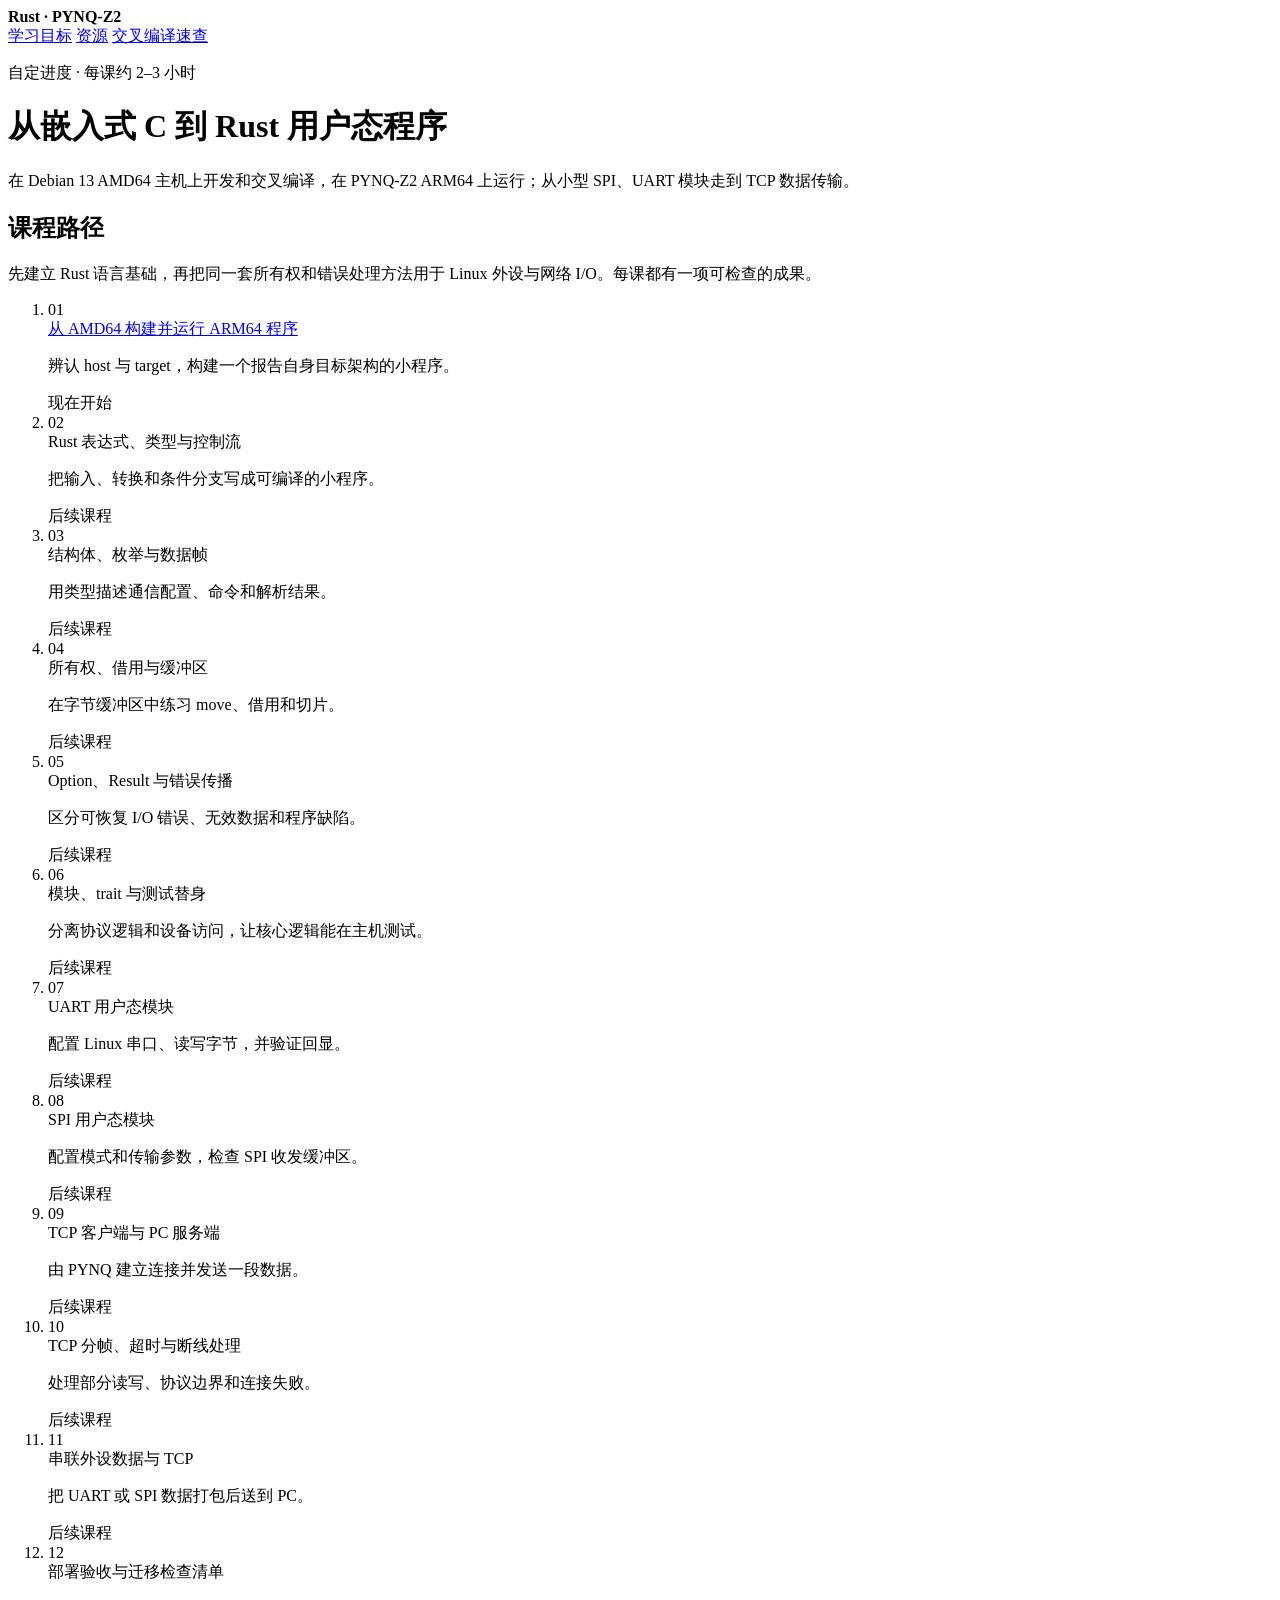
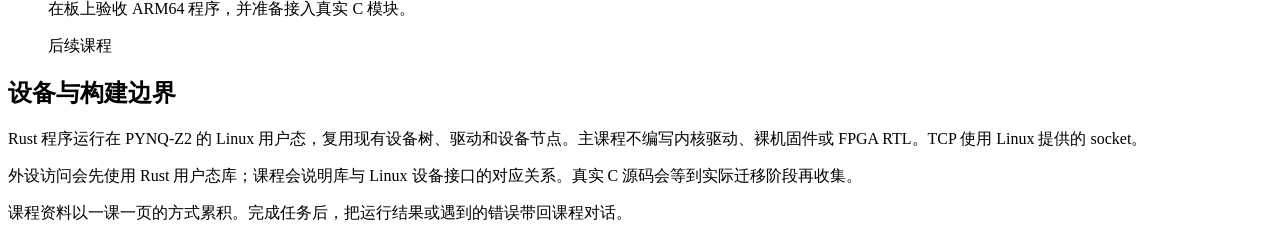
==== index.html @ 88cb63c0 "Add course overview and learning context" ====
<!doctype html>
<html lang="zh-CN">
<head>
  <meta charset="utf-8">
  <meta name="viewport" content="width=device-width, initial-scale=1">
  <title>Rust 嵌入式 Linux 用户态课程</title>
  <link rel="stylesheet" href="assets/lesson.css">
</head>
<body>
  <div class="topline">
    <div class="topline-inner">
      <strong>Rust · PYNQ-Z2</strong>
      <nav aria-label="课程资料">
        <a href="MISSION.md">学习目标</a>
        <a href="RESOURCES.md">资源</a>
        <a href="reference/arm64-cross-compile.html">交叉编译速查</a>
      </nav>
    </div>
  </div>
  <header class="masthead">
    <div class="topline-inner" style="display:block">
      <p class="eyebrow">自定进度 · 每课约 2–3 小时</p>
      <h1>从嵌入式 C 到 Rust 用户态程序</h1>
      <p class="lede">在 Debian 13 AMD64 主机上开发和交叉编译，在 PYNQ-Z2 ARM64 上运行；从小型 SPI、UART 模块走到 TCP 数据传输。</p>
    </div>
  </header>
  <main>
    <section class="section">
      <h2>课程路径</h2>
      <p class="muted">先建立 Rust 语言基础，再把同一套所有权和错误处理方法用于 Linux 外设与网络 I/O。每课都有一项可检查的成果。</p>
      <ol class="course-list">
        <li>
          <span class="num">01</span>
          <div><a href="lessons/0001-host-to-arm64.html">从 AMD64 构建并运行 ARM64 程序</a><p>辨认 host 与 target，构建一个报告自身目标架构的小程序。</p></div>
          <span class="status current">现在开始</span>
        </li>
        <li><span class="num">02</span><div><span class="title">Rust 表达式、类型与控制流</span><p>把输入、转换和条件分支写成可编译的小程序。</p></div><span class="status">后续课程</span></li>
        <li><span class="num">03</span><div><span class="title">结构体、枚举与数据帧</span><p>用类型描述通信配置、命令和解析结果。</p></div><span class="status">后续课程</span></li>
        <li><span class="num">04</span><div><span class="title">所有权、借用与缓冲区</span><p>在字节缓冲区中练习 move、借用和切片。</p></div><span class="status">后续课程</span></li>
        <li><span class="num">05</span><div><span class="title">Option、Result 与错误传播</span><p>区分可恢复 I/O 错误、无效数据和程序缺陷。</p></div><span class="status">后续课程</span></li>
        <li><span class="num">06</span><div><span class="title">模块、trait 与测试替身</span><p>分离协议逻辑和设备访问，让核心逻辑能在主机测试。</p></div><span class="status">后续课程</span></li>
        <li><span class="num">07</span><div><span class="title">UART 用户态模块</span><p>配置 Linux 串口、读写字节，并验证回显。</p></div><span class="status">后续课程</span></li>
        <li><span class="num">08</span><div><span class="title">SPI 用户态模块</span><p>配置模式和传输参数，检查 SPI 收发缓冲区。</p></div><span class="status">后续课程</span></li>
        <li><span class="num">09</span><div><span class="title">TCP 客户端与 PC 服务端</span><p>由 PYNQ 建立连接并发送一段数据。</p></div><span class="status">后续课程</span></li>
        <li><span class="num">10</span><div><span class="title">TCP 分帧、超时与断线处理</span><p>处理部分读写、协议边界和连接失败。</p></div><span class="status">后续课程</span></li>
        <li><span class="num">11</span><div><span class="title">串联外设数据与 TCP</span><p>把 UART 或 SPI 数据打包后送到 PC。</p></div><span class="status">后续课程</span></li>
        <li><span class="num">12</span><div><span class="title">部署验收与迁移检查清单</span><p>在板上验收 ARM64 程序，并准备接入真实 C 模块。</p></div><span class="status">后续课程</span></li>
      </ol>
    </section>
    <section class="section">
      <h2>设备与构建边界</h2>
      <p>Rust 程序运行在 PYNQ-Z2 的 Linux 用户态，复用现有设备树、驱动和设备节点。主课程不编写内核驱动、裸机固件或 FPGA RTL。TCP 使用 Linux 提供的 socket。</p>
      <p>外设访问会先使用 Rust 用户态库；课程会说明库与 Linux 设备接口的对应关系。真实 C 源码会等到实际迁移阶段再收集。</p>
    </section>
  </main>
  <footer>课程资料以一课一页的方式累积。完成任务后，把运行结果或遇到的错误带回课程对话。</footer>
</body>
</html>
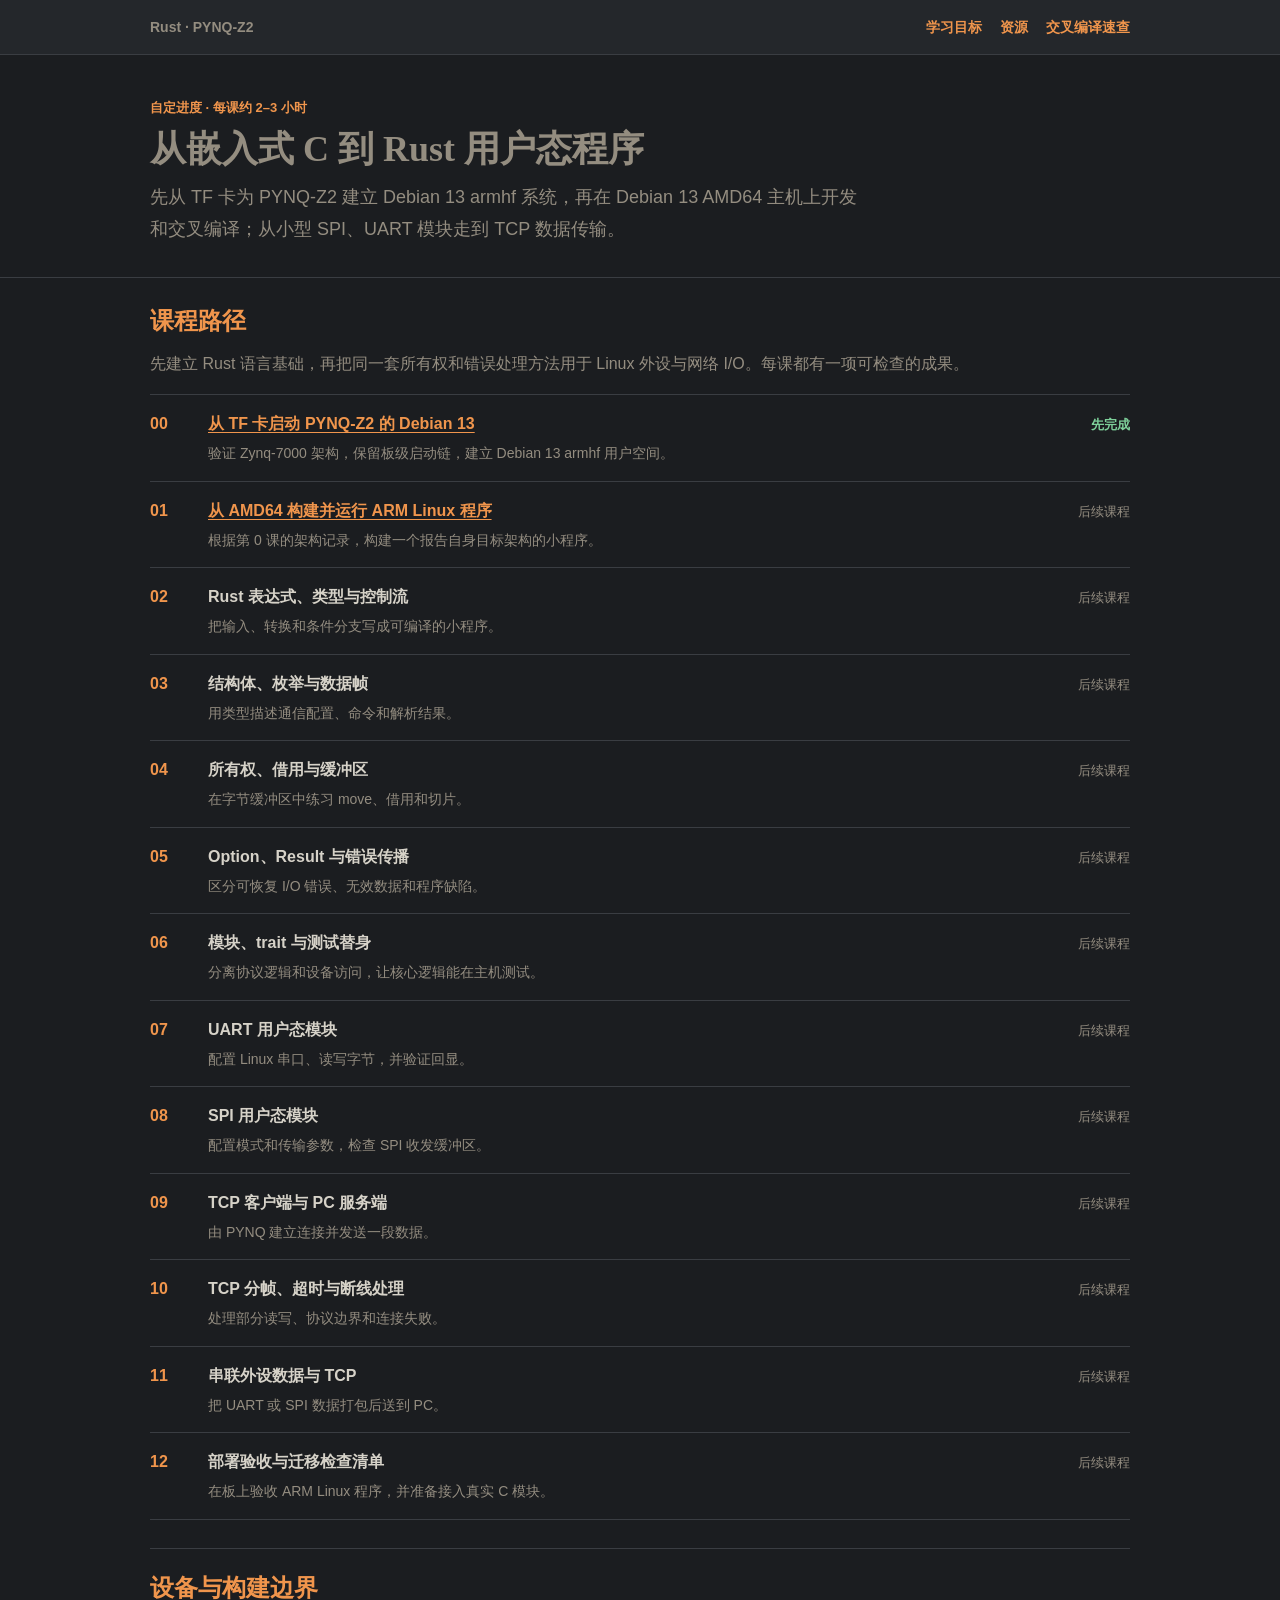
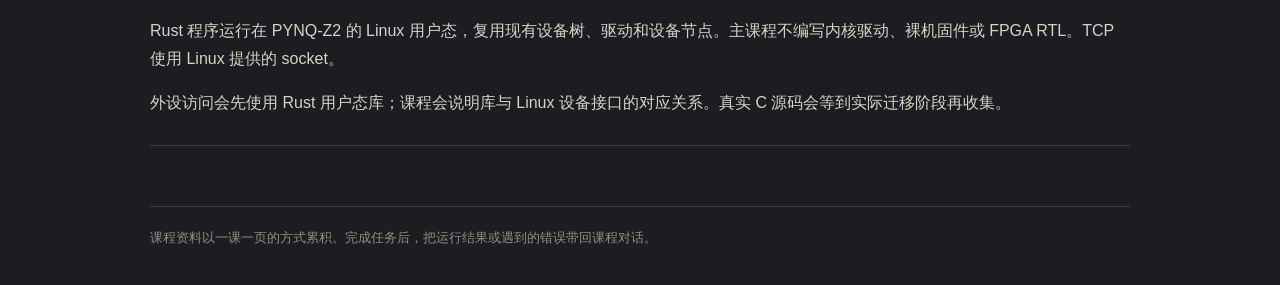
==== commit d2276c50: "Update course architecture and add Lesson 0 links" ====
--- a/index.html
+++ b/index.html
@@ -21,7 +21,7 @@
     <div class="topline-inner" style="display:block">
       <p class="eyebrow">自定进度 · 每课约 2–3 小时</p>
       <h1>从嵌入式 C 到 Rust 用户态程序</h1>
-      <p class="lede">在 Debian 13 AMD64 主机上开发和交叉编译，在 PYNQ-Z2 ARM64 上运行；从小型 SPI、UART 模块走到 TCP 数据传输。</p>
+      <p class="lede">先从 TF 卡为 PYNQ-Z2 建立 Debian 13 armhf 系统，再在 Debian 13 AMD64 主机上开发和交叉编译；从小型 SPI、UART 模块走到 TCP 数据传输。</p>
     </div>
   </header>
   <main>
@@ -30,9 +30,14 @@
       <p class="muted">先建立 Rust 语言基础，再把同一套所有权和错误处理方法用于 Linux 外设与网络 I/O。每课都有一项可检查的成果。</p>
       <ol class="course-list">
         <li>
+          <span class="num">00</span>
+          <div><a href="lessons/0000-pynq-z2-debian13.html">从 TF 卡启动 PYNQ-Z2 的 Debian 13</a><p>验证 Zynq-7000 架构，保留板级启动链，建立 Debian 13 armhf 用户空间。</p></div>
+          <span class="status current">先完成</span>
+        </li>
+        <li>
           <span class="num">01</span>
-          <div><a href="lessons/0001-host-to-arm64.html">从 AMD64 构建并运行 ARM64 程序</a><p>辨认 host 与 target，构建一个报告自身目标架构的小程序。</p></div>
-          <span class="status current">现在开始</span>
+          <div><a href="lessons/0001-host-to-arm64.html">从 AMD64 构建并运行 ARM Linux 程序</a><p>根据第 0 课的架构记录，构建一个报告自身目标架构的小程序。</p></div>
+          <span class="status">后续课程</span>
         </li>
         <li><span class="num">02</span><div><span class="title">Rust 表达式、类型与控制流</span><p>把输入、转换和条件分支写成可编译的小程序。</p></div><span class="status">后续课程</span></li>
         <li><span class="num">03</span><div><span class="title">结构体、枚举与数据帧</span><p>用类型描述通信配置、命令和解析结果。</p></div><span class="status">后续课程</span></li>
@@ -44,7 +49,7 @@
         <li><span class="num">09</span><div><span class="title">TCP 客户端与 PC 服务端</span><p>由 PYNQ 建立连接并发送一段数据。</p></div><span class="status">后续课程</span></li>
         <li><span class="num">10</span><div><span class="title">TCP 分帧、超时与断线处理</span><p>处理部分读写、协议边界和连接失败。</p></div><span class="status">后续课程</span></li>
         <li><span class="num">11</span><div><span class="title">串联外设数据与 TCP</span><p>把 UART 或 SPI 数据打包后送到 PC。</p></div><span class="status">后续课程</span></li>
-        <li><span class="num">12</span><div><span class="title">部署验收与迁移检查清单</span><p>在板上验收 ARM64 程序，并准备接入真实 C 模块。</p></div><span class="status">后续课程</span></li>
+        <li><span class="num">12</span><div><span class="title">部署验收与迁移检查清单</span><p>在板上验收 ARM Linux 程序，并准备接入真实 C 模块。</p></div><span class="status">后续课程</span></li>
       </ol>
     </section>
     <section class="section">
--- a/assets/lesson.css
+++ b/assets/lesson.css
@@ -0,0 +1,227 @@
+:root {
+  color-scheme: dark;
+  --ink: #d6d2c8;
+  --muted: #948d80;
+  --line: #3a3d42;
+  --paper: #1b1d20;
+  --surface: #24272b;
+  --accent: #f0954c;
+  --accent-strong: #c2571a;
+  --accent-soft: #38291b;
+  --code: #26292e;
+  --code-ink: #d6d2c8;
+  --ok: #7ed09a;
+  --warn: #ef8b78;
+  --warn-soft: #3d2723;
+  --serif: "Source Han Serif SC", "Noto Serif CJK SC", "Songti SC", serif;
+  --sans: "Source Han Sans SC", "Noto Sans CJK SC", "PingFang SC", "Microsoft YaHei", sans-serif;
+  --mono: "JetBrains Mono", "Fira Code", Consolas, "Courier New", monospace;
+  --max-width: 980px;
+}
+
+* { box-sizing: border-box; }
+
+html { background: var(--paper); color: var(--ink); }
+
+body {
+  margin: 0;
+  font-family: var(--sans);
+  font-size: 16px;
+  line-height: 1.75;
+}
+
+a { color: var(--accent); text-decoration-thickness: 1px; text-underline-offset: 3px; }
+a:hover { color: var(--warn); }
+
+.topline {
+  border-bottom: 1px solid var(--line);
+  background: var(--surface);
+}
+
+.topline-inner, main, footer {
+  width: min(var(--max-width), calc(100% - 40px));
+  margin: 0 auto;
+}
+
+.topline-inner {
+  display: flex;
+  align-items: center;
+  justify-content: space-between;
+  gap: 16px;
+  min-height: 54px;
+  color: var(--muted);
+  font-size: 14px;
+}
+
+.topline nav { display: flex; flex-wrap: wrap; gap: 18px; }
+.topline a { font-weight: 650; text-decoration: none; }
+
+.masthead {
+  padding: 42px 0 32px;
+  border-bottom: 1px solid var(--line);
+}
+
+.eyebrow {
+  margin: 0 0 8px;
+  color: var(--accent);
+  font-size: 13px;
+  font-weight: 750;
+  text-transform: uppercase;
+}
+
+h1, h2, h3, p { margin-top: 0; }
+h1, h2, h3 { font-family: var(--serif); }
+h1 { max-width: 760px; margin-bottom: 12px; font-size: 36px; line-height: 1.18; }
+h2 { margin: 0 0 14px; color: var(--accent); font-size: 24px; line-height: 1.25; }
+h3 { margin: 25px 0 8px; font-size: 18px; line-height: 1.35; }
+.lede { max-width: 720px; margin-bottom: 0; color: var(--muted); font-size: 18px; }
+
+main { padding: 28px 0 60px; }
+.section { padding: 24px 0 28px; border-bottom: 1px solid var(--line); }
+.section:first-child { padding-top: 0; }
+.section p:last-child { margin-bottom: 0; }
+.muted { color: var(--muted); }
+.small { font-size: 14px; }
+
+.meta-row { display: flex; flex-wrap: wrap; gap: 10px 24px; margin-top: 20px; color: var(--muted); font-size: 14px; }
+.meta-row strong { color: var(--ink); }
+
+.outcome {
+  margin: 20px 0 0;
+  padding: 16px 18px;
+  border-left: 4px solid var(--accent);
+  background: var(--accent-soft);
+}
+.outcome p { margin: 0; }
+
+.flow {
+  display: grid;
+  grid-template-columns: repeat(4, minmax(0, 1fr));
+  align-items: stretch;
+  gap: 26px;
+  margin: 24px 0 0;
+  padding: 0;
+  list-style: none;
+}
+.flow li {
+  position: relative;
+  min-height: 100px;
+  padding: 14px;
+  border: 1px solid var(--line);
+  background: var(--surface);
+}
+.flow li:not(:last-child)::after {
+  position: absolute;
+  top: 38px;
+  right: -21px;
+  width: 16px;
+  content: "→";
+  color: var(--accent);
+  font-size: 18px;
+  text-align: center;
+}
+.flow strong { display: block; margin-bottom: 4px; }
+.flow span { color: var(--muted); font-size: 13px; }
+
+.steps { padding-left: 24px; }
+.steps > li { margin: 0 0 22px; padding-left: 4px; }
+.steps > li::marker { color: var(--accent); font-weight: 750; }
+
+pre {
+  overflow-x: auto;
+  margin: 12px 0 16px;
+  padding: 16px 18px;
+  border: 1px solid var(--line);
+  border-radius: 4px;
+  background: var(--code);
+  color: var(--code-ink);
+  font: 14px/1.55 var(--mono);
+  tab-size: 4;
+}
+code { font-family: var(--mono); font-size: 0.92em; }
+:not(pre) > code { padding: 2px 5px; border-radius: 3px; background: var(--accent-soft); color: #e8c9a8; }
+
+.note {
+  margin: 16px 0;
+  padding: 14px 16px;
+  border-left: 3px solid var(--warn);
+  background: var(--warn-soft);
+}
+.note p { margin: 0; }
+
+.checks { margin: 12px 0; padding-left: 22px; }
+.checks li { margin: 7px 0; }
+
+details {
+  margin: 16px 0;
+  border-top: 1px solid var(--line);
+  border-bottom: 1px solid var(--line);
+}
+summary { padding: 12px 0; color: var(--accent); cursor: pointer; font-weight: 700; }
+details .answer { padding: 0 0 14px; }
+
+.course-list { margin: 0; padding: 0; list-style: none; }
+.course-list li {
+  display: grid;
+  grid-template-columns: 44px minmax(0, 1fr) auto;
+  gap: 14px;
+  align-items: baseline;
+  padding: 15px 0;
+  border-top: 1px solid var(--line);
+}
+.course-list li:last-child { border-bottom: 1px solid var(--line); }
+.course-list .num { color: var(--accent); font-weight: 800; font-variant-numeric: tabular-nums; }
+.course-list a { font-weight: 700; }
+.course-list .title { font-weight: 700; }
+.course-list p { margin: 3px 0 0; color: var(--muted); font-size: 14px; }
+.status { color: var(--muted); font-size: 13px; white-space: nowrap; }
+.status.current { color: var(--ok); font-weight: 750; }
+
+.resource-list { padding-left: 20px; }
+.resource-list li { margin: 0 0 10px; }
+.resource-list span { color: var(--muted); }
+
+.next-step { margin: 22px 0 0; padding: 16px 0; border-top: 2px solid var(--accent); font-weight: 650; }
+footer { padding: 20px 0 36px; border-top: 1px solid var(--line); color: var(--muted); font-size: 13px; }
+
+@media (max-width: 680px) {
+  .topline-inner { align-items: flex-start; flex-direction: column; justify-content: center; padding: 10px 0; }
+  .masthead { padding: 30px 0 24px; }
+  h1 { font-size: 30px; }
+  .lede { font-size: 16px; }
+  .flow { grid-template-columns: 1fr; gap: 20px; }
+  .flow li { min-height: 0; }
+  .flow li:not(:last-child)::after { top: auto; right: 50%; bottom: -21px; transform: translateX(50%) rotate(90deg); }
+  .course-list li { grid-template-columns: 36px minmax(0, 1fr); gap: 10px; }
+  .course-list .status { grid-column: 2; }
+  pre { font-size: 13px; }
+}
+
+@media print {
+  :root {
+    color-scheme: light;
+    --ink: #17232b;
+    --muted: #56636a;
+    --line: #d8e0df;
+    --paper: #ffffff;
+    --surface: #f3f7f6;
+    --accent: #a64b12;
+    --accent-soft: #fff4e8;
+    --code: #f3f7f6;
+    --code-ink: #17232b;
+    --ok: #075b56;
+    --warn: #a64b12;
+    --warn-soft: #fff4e8;
+  }
+  html, body { background: #ffffff; color: #17232b; }
+  body { font-size: 11pt; }
+  .topline nav { display: none; }
+  .topline-inner, main, footer { width: 100%; }
+  .masthead { padding: 18pt 0; }
+  h1 { font-size: 25pt; }
+  a { color: inherit; }
+  :not(pre) > code { color: #7a3d13; }
+  pre { white-space: pre-wrap; overflow-wrap: anywhere; print-color-adjust: exact; }
+  .flow { gap: 12pt; }
+  .flow li { min-height: 72pt; }
+}
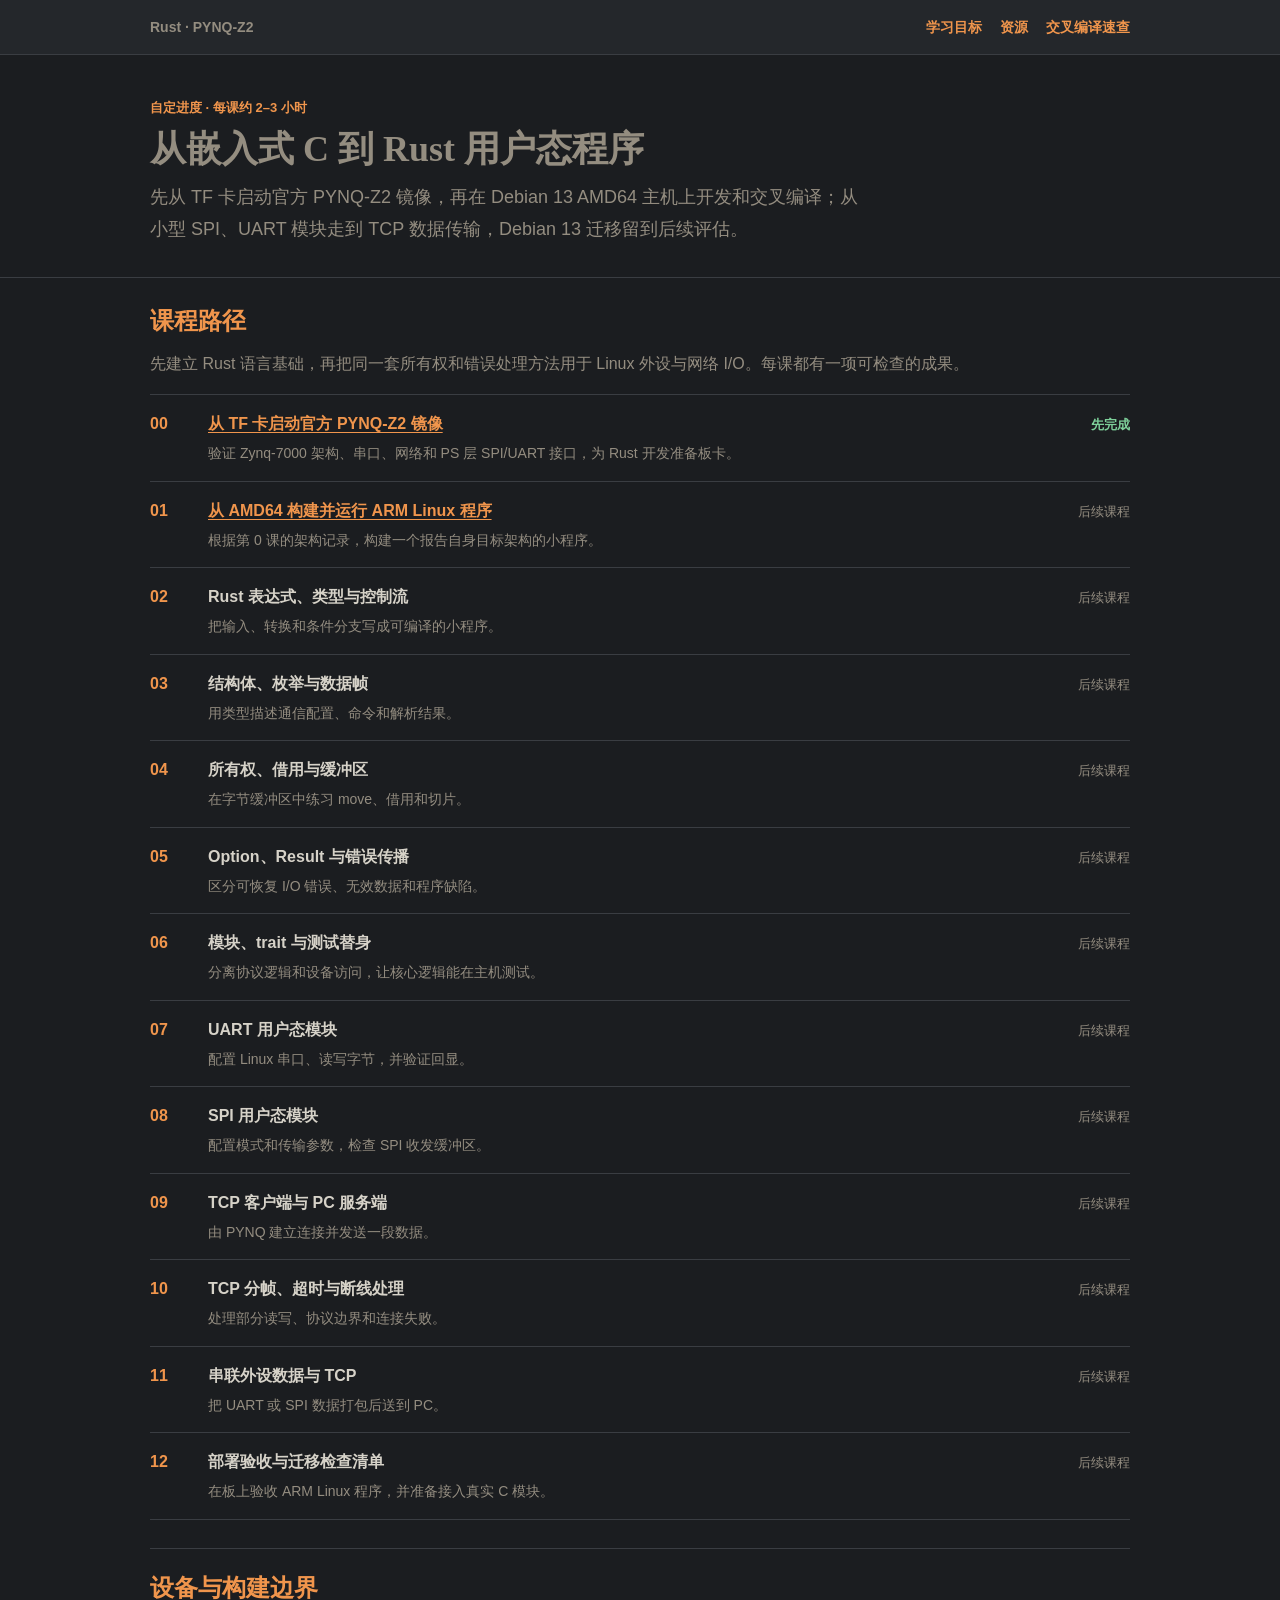
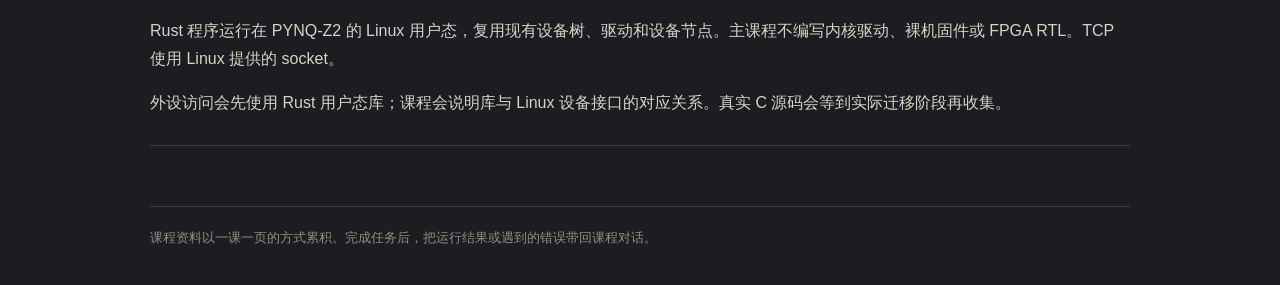
==== commit a352b924: "Switch Lesson 0 to official PYNQ image" ====
--- a/index.html
+++ b/index.html
@@ -21,7 +21,7 @@
     <div class="topline-inner" style="display:block">
       <p class="eyebrow">自定进度 · 每课约 2–3 小时</p>
       <h1>从嵌入式 C 到 Rust 用户态程序</h1>
-      <p class="lede">先从 TF 卡为 PYNQ-Z2 建立 Debian 13 armhf 系统，再在 Debian 13 AMD64 主机上开发和交叉编译；从小型 SPI、UART 模块走到 TCP 数据传输。</p>
+      <p class="lede">先从 TF 卡启动官方 PYNQ-Z2 镜像，再在 Debian 13 AMD64 主机上开发和交叉编译；从小型 SPI、UART 模块走到 TCP 数据传输，Debian 13 迁移留到后续评估。</p>
     </div>
   </header>
   <main>
@@ -31,7 +31,7 @@
       <ol class="course-list">
         <li>
           <span class="num">00</span>
-          <div><a href="lessons/0000-pynq-z2-debian13.html">从 TF 卡启动 PYNQ-Z2 的 Debian 13</a><p>验证 Zynq-7000 架构，保留板级启动链，建立 Debian 13 armhf 用户空间。</p></div>
+          <div><a href="lessons/0000-pynq-z2-debian13.html">从 TF 卡启动官方 PYNQ-Z2 镜像</a><p>验证 Zynq-7000 架构、串口、网络和 PS 层 SPI/UART 接口，为 Rust 开发准备板卡。</p></div>
           <span class="status current">先完成</span>
         </li>
         <li>
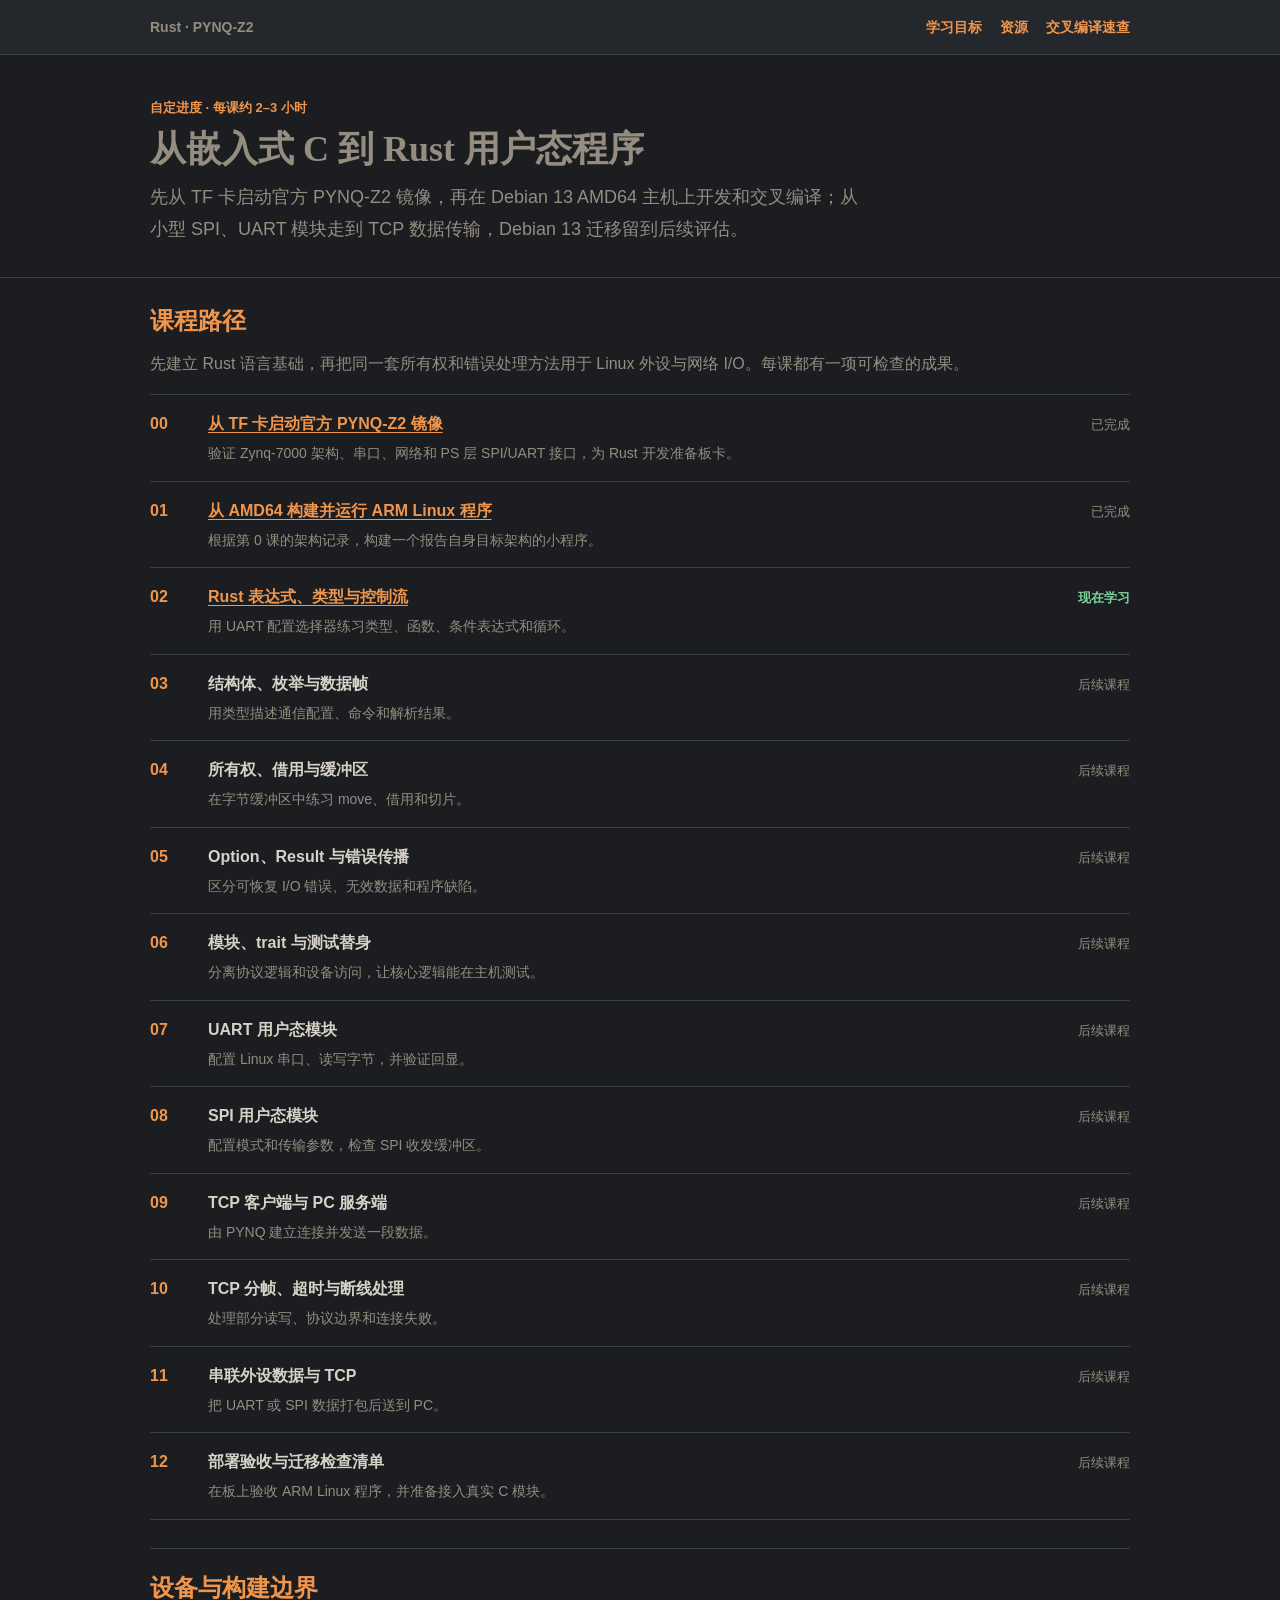
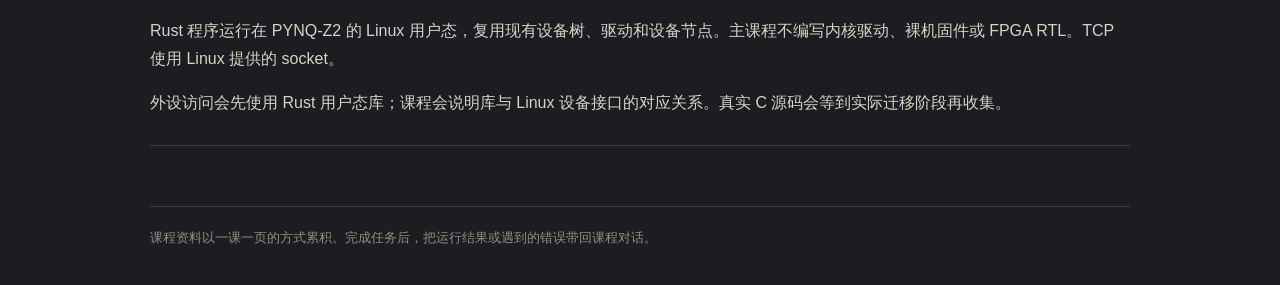
==== commit 9545fe79: "Start Lesson 2 Rust foundations" ====
--- a/index.html
+++ b/index.html
@@ -32,14 +32,14 @@
         <li>
           <span class="num">00</span>
           <div><a href="lessons/0000-pynq-z2-debian13.html">从 TF 卡启动官方 PYNQ-Z2 镜像</a><p>验证 Zynq-7000 架构、串口、网络和 PS 层 SPI/UART 接口，为 Rust 开发准备板卡。</p></div>
-          <span class="status current">先完成</span>
+          <span class="status">已完成</span>
         </li>
         <li>
           <span class="num">01</span>
           <div><a href="lessons/0001-host-to-arm64.html">从 AMD64 构建并运行 ARM Linux 程序</a><p>根据第 0 课的架构记录，构建一个报告自身目标架构的小程序。</p></div>
-          <span class="status">后续课程</span>
+          <span class="status">已完成</span>
         </li>
-        <li><span class="num">02</span><div><span class="title">Rust 表达式、类型与控制流</span><p>把输入、转换和条件分支写成可编译的小程序。</p></div><span class="status">后续课程</span></li>
+        <li><span class="num">02</span><div><a href="lessons/0002-rust-expressions-types-control-flow.html">Rust 表达式、类型与控制流</a><p>用 UART 配置选择器练习类型、函数、条件表达式和循环。</p></div><span class="status current">现在学习</span></li>
         <li><span class="num">03</span><div><span class="title">结构体、枚举与数据帧</span><p>用类型描述通信配置、命令和解析结果。</p></div><span class="status">后续课程</span></li>
         <li><span class="num">04</span><div><span class="title">所有权、借用与缓冲区</span><p>在字节缓冲区中练习 move、借用和切片。</p></div><span class="status">后续课程</span></li>
         <li><span class="num">05</span><div><span class="title">Option、Result 与错误传播</span><p>区分可恢复 I/O 错误、无效数据和程序缺陷。</p></div><span class="status">后续课程</span></li>
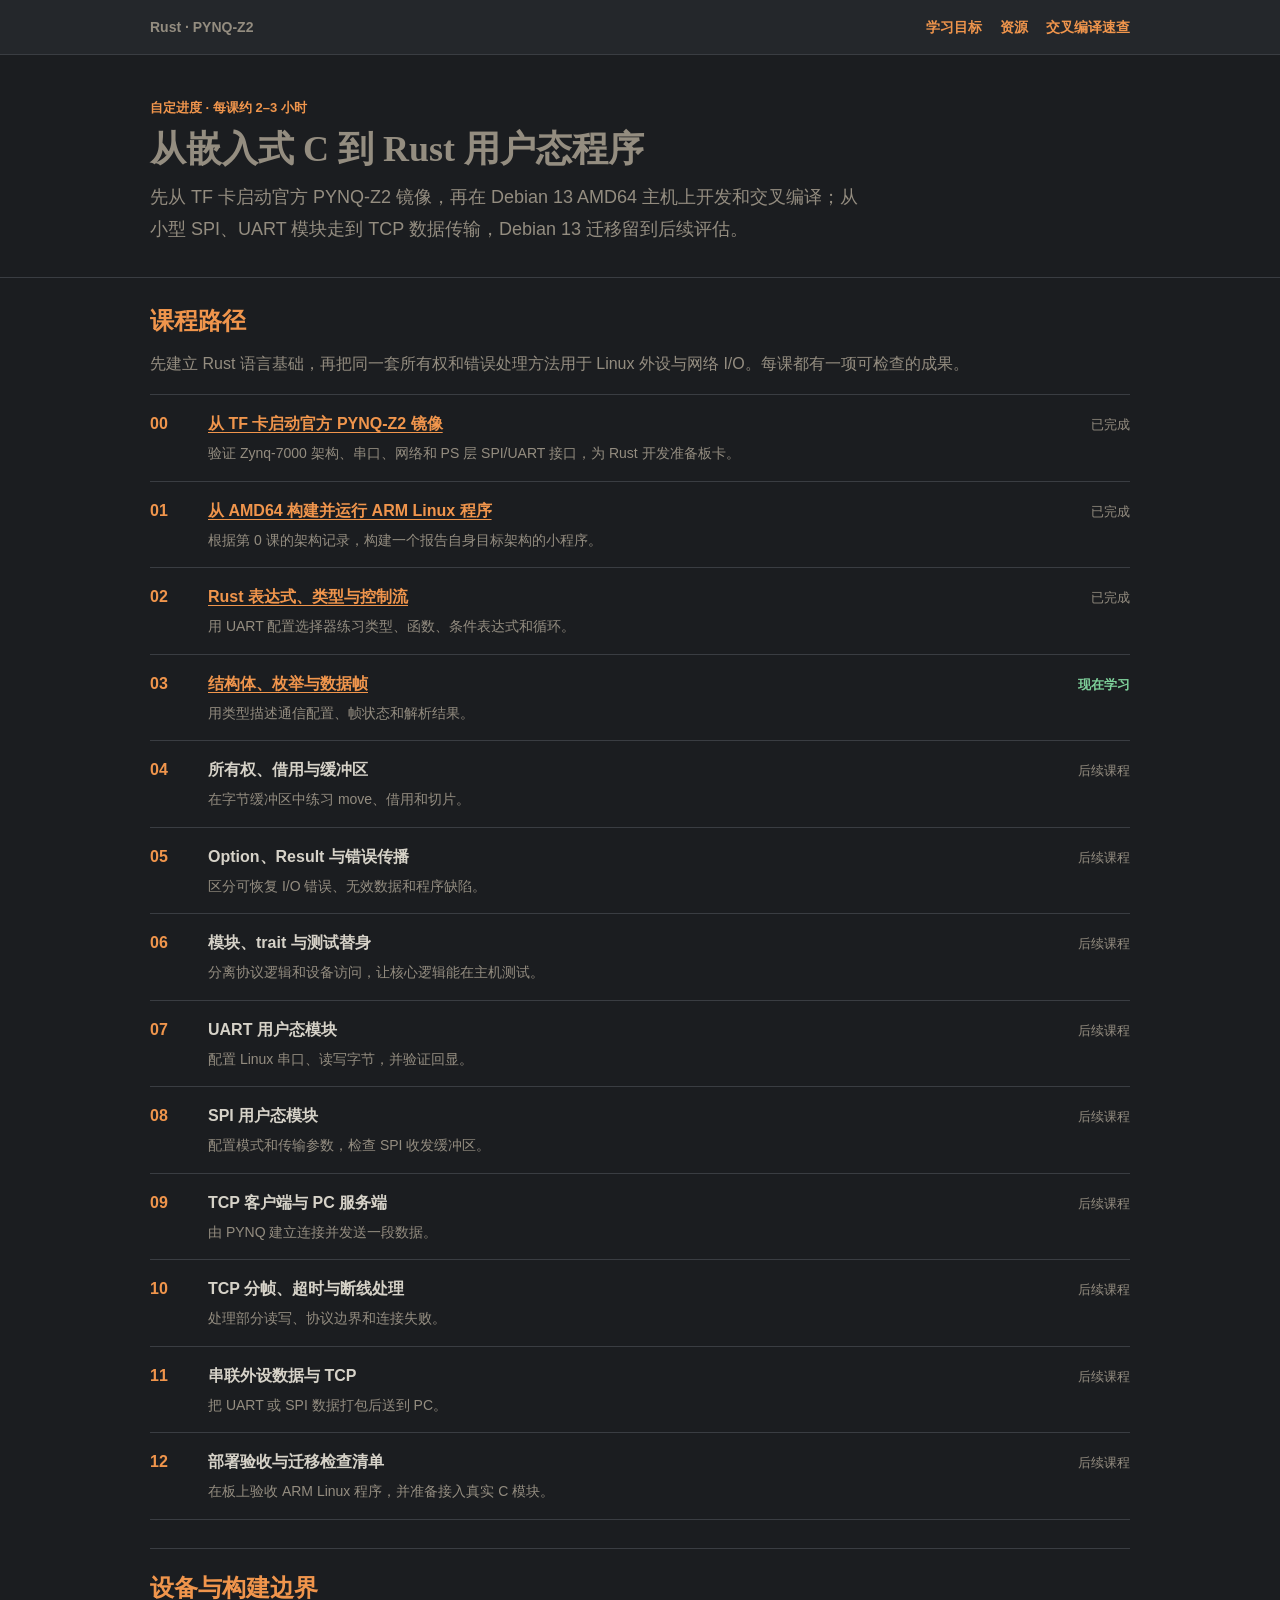
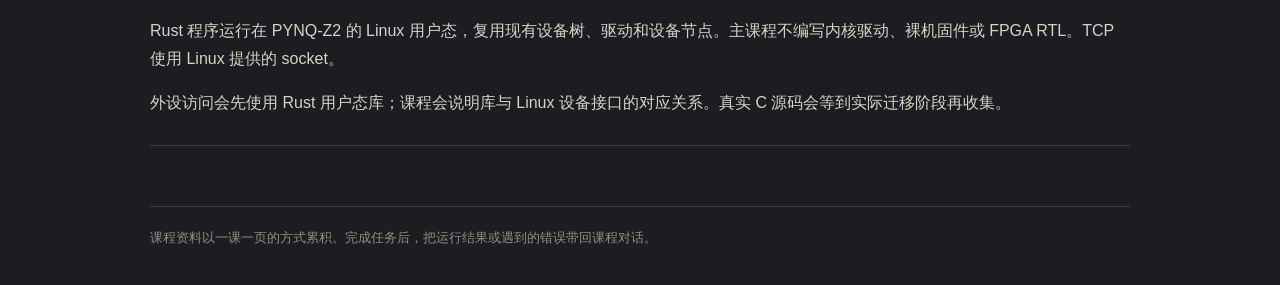
==== commit 20627a1a: "Add structs enums and data frames lesson" ====
--- a/index.html
+++ b/index.html
@@ -39,8 +39,8 @@
           <div><a href="lessons/0001-host-to-arm64.html">从 AMD64 构建并运行 ARM Linux 程序</a><p>根据第 0 课的架构记录，构建一个报告自身目标架构的小程序。</p></div>
           <span class="status">已完成</span>
         </li>
-        <li><span class="num">02</span><div><a href="lessons/0002-rust-expressions-types-control-flow.html">Rust 表达式、类型与控制流</a><p>用 UART 配置选择器练习类型、函数、条件表达式和循环。</p></div><span class="status current">现在学习</span></li>
-        <li><span class="num">03</span><div><span class="title">结构体、枚举与数据帧</span><p>用类型描述通信配置、命令和解析结果。</p></div><span class="status">后续课程</span></li>
+        <li><span class="num">02</span><div><a href="lessons/0002-rust-expressions-types-control-flow.html">Rust 表达式、类型与控制流</a><p>用 UART 配置选择器练习类型、函数、条件表达式和循环。</p></div><span class="status">已完成</span></li>
+        <li><span class="num">03</span><div><a href="lessons/0003-structs-enums-data-frames.html">结构体、枚举与数据帧</a><p>用类型描述通信配置、帧状态和解析结果。</p></div><span class="status current">现在学习</span></li>
         <li><span class="num">04</span><div><span class="title">所有权、借用与缓冲区</span><p>在字节缓冲区中练习 move、借用和切片。</p></div><span class="status">后续课程</span></li>
         <li><span class="num">05</span><div><span class="title">Option、Result 与错误传播</span><p>区分可恢复 I/O 错误、无效数据和程序缺陷。</p></div><span class="status">后续课程</span></li>
         <li><span class="num">06</span><div><span class="title">模块、trait 与测试替身</span><p>分离协议逻辑和设备访问，让核心逻辑能在主机测试。</p></div><span class="status">后续课程</span></li>
